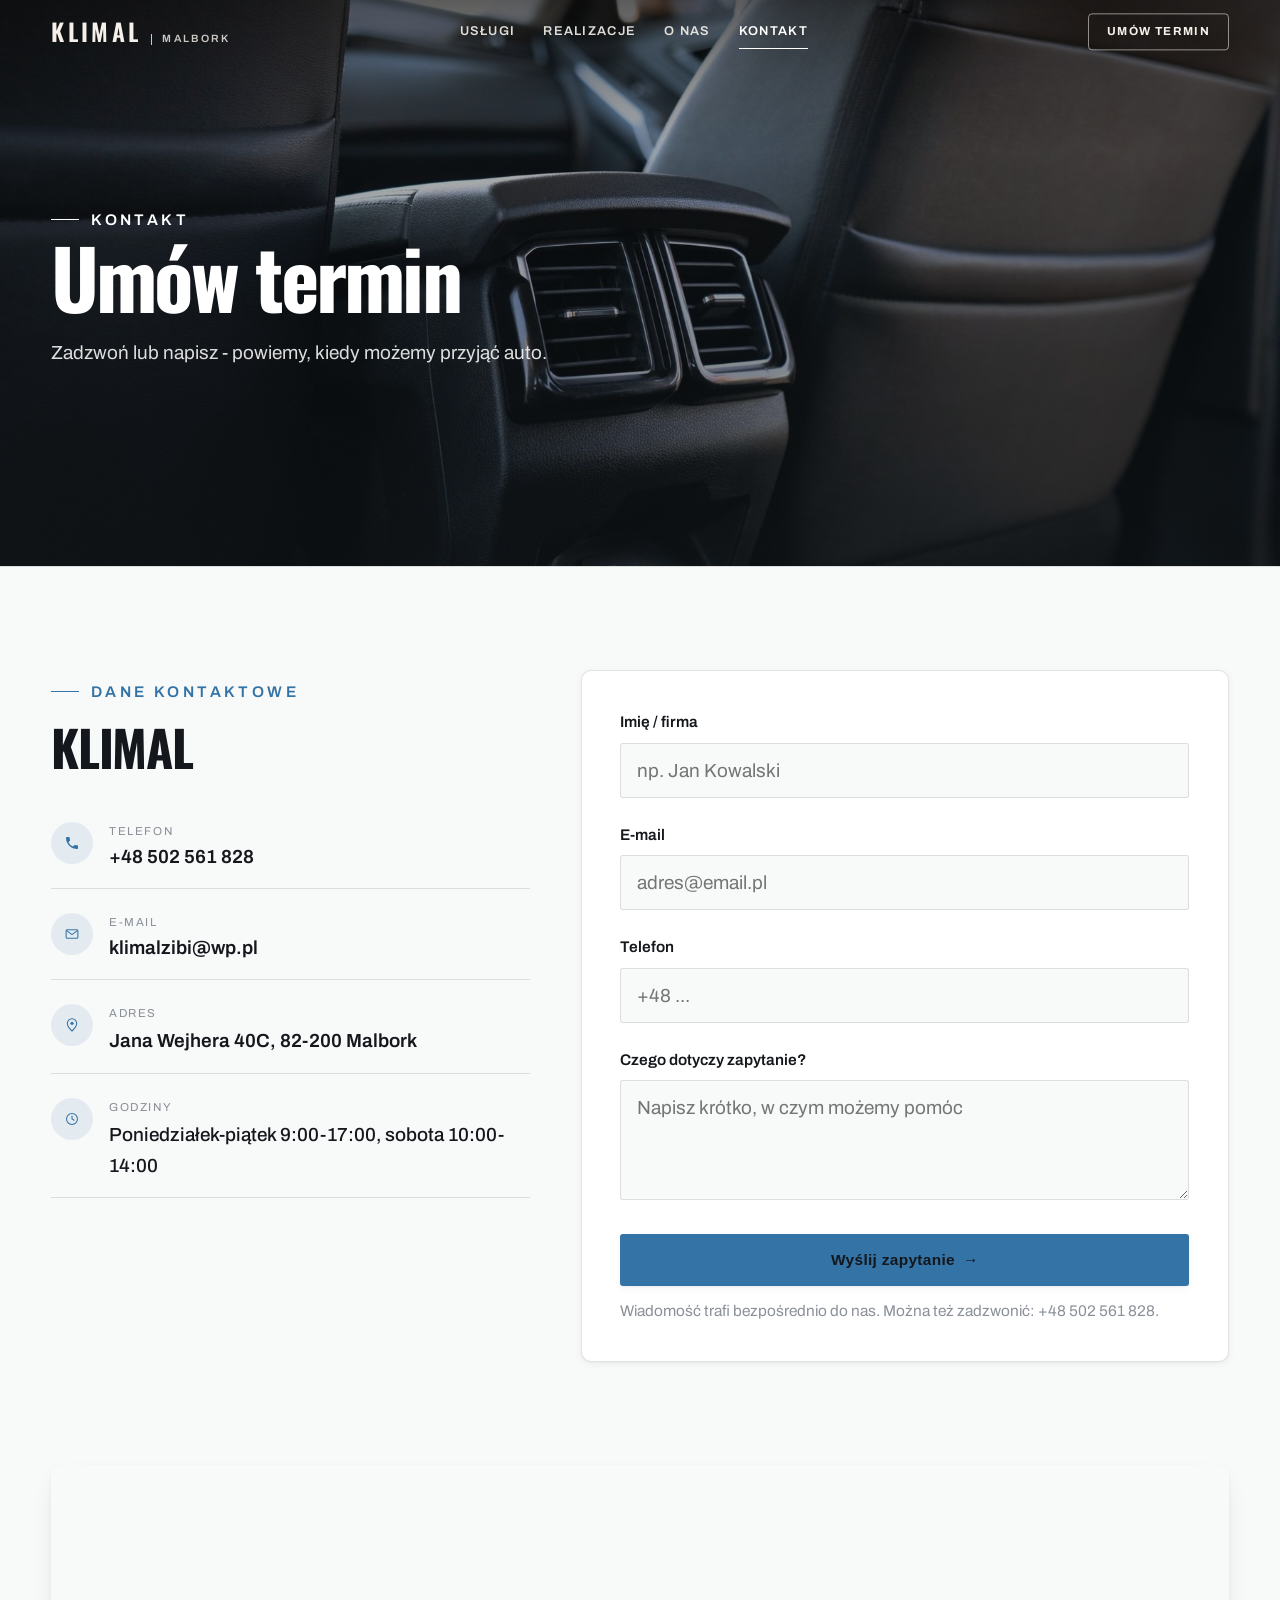
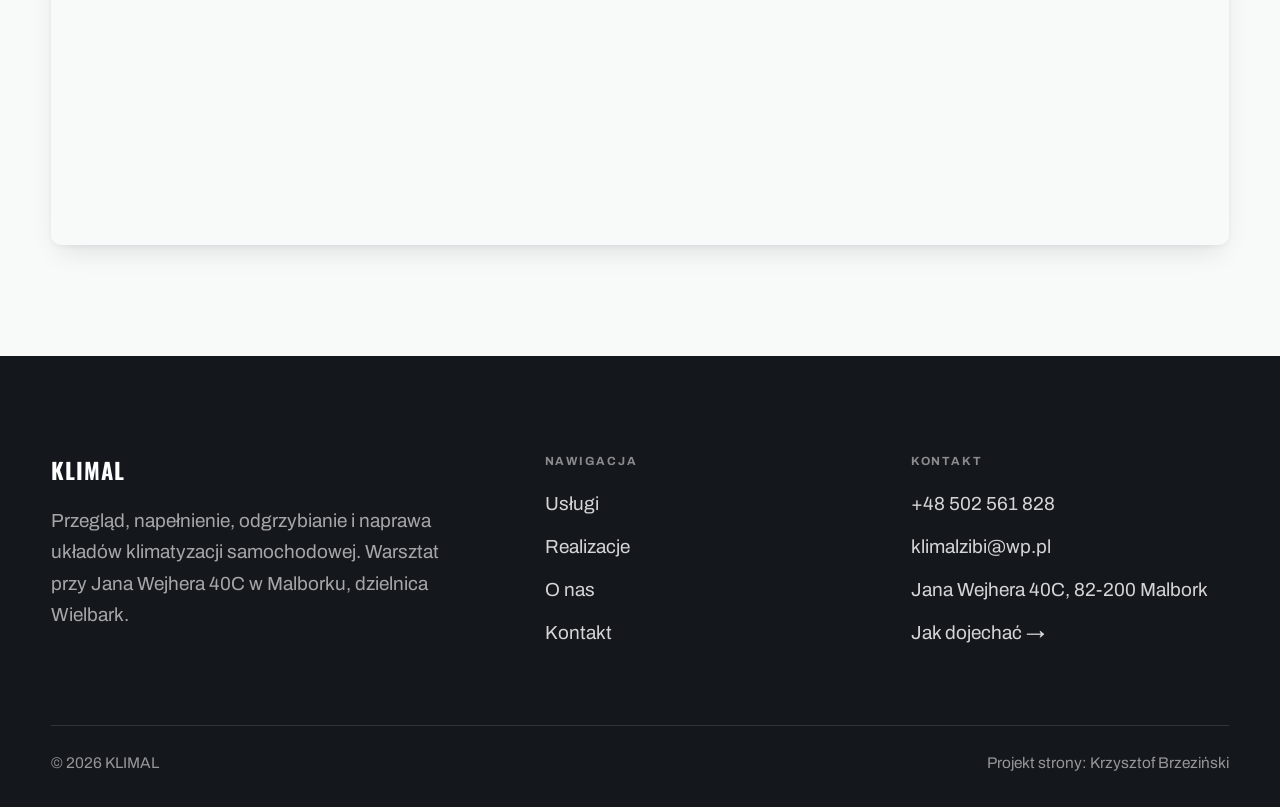
==== kontakt.html @ 94f5cc25 "Strona demo: klimal" ====
<!DOCTYPE html>
<html lang="pl">
<head>
<meta charset="UTF-8">
<meta name="viewport" content="width=device-width, initial-scale=1.0">
<title>Kontakt - KLIMAL</title>
<meta name="description" content="Kontakt KLIMAL - Jana Wejhera 40C, 82-200 Malbork">
<link rel="preconnect" href="https://fonts.googleapis.com">
<link rel="preconnect" href="https://fonts.gstatic.com" crossorigin>
<link href="https://fonts.googleapis.com/css2?family=Oswald:wght@500;600;700&family=Archivo:wght@400;500;600&display=swap" rel="stylesheet">
<link rel="stylesheet" href="assets/styles.css">
</head>
<body>

<header class="nav">
  <div class="wrap nav-inner">
    <a class="brand" href="index.html"><span class="name">KLIMAL</span><span class="sub">Malbork</span></a>
    <nav class="nav-links">
      <a href="oferta.html">Usługi</a>
      <a href="realizacje.html">Realizacje</a>
      <a href="o-nas.html">O nas</a>
      <a href="kontakt.html" class="active">Kontakt</a>
      <a href="kontakt.html" class="btn btn-accent">Umów termin</a>
    </nav>
    <button class="nav-toggle" aria-label="Menu"><span></span><span></span><span></span></button>
  </div>
</header>

<section class="pagehead">
  <img src="img/g10.jpg" alt="KLIMAL - Umów termin">
  <div class="wrap">
    <span class="eyebrow">Kontakt</span>
    <h1>Umów termin</h1>
    <p>Zadzwoń lub napisz - powiemy, kiedy możemy przyjąć auto.</p>
  </div>
</section>
<section>
  <div class="wrap contact-grid">
    <div class="reveal">
      <span class="eyebrow">Dane kontaktowe</span>
      <h2 style="margin:var(--space-4) 0 var(--space-6)">KLIMAL</h2>
      <div class="info-list">
        <div class="info-row"><div class="ic"><svg class="ico-tel" width="16" height="16" viewBox="0 0 24 24" fill="none" aria-hidden="true"><path d="M6.6 10.8a15.5 15.5 0 0 0 6.6 6.6l2.2-2.2a1 1 0 0 1 1-.24 11.4 11.4 0 0 0 3.6.58 1 1 0 0 1 1 1V20a1 1 0 0 1-1 1A17 17 0 0 1 3 4a1 1 0 0 1 1-1h3.5a1 1 0 0 1 1 1c0 1.25.2 2.46.58 3.6a1 1 0 0 1-.25 1l-2.23 2.2Z" fill="currentColor"/></svg></div><div><div class="lbl">Telefon</div><a class="val" href="tel:+48502561828">+48 502 561 828</a></div></div>
        <div class="info-row"><div class="ic"><svg class="ico-mail" width="16" height="16" viewBox="0 0 24 24" fill="none" aria-hidden="true"><rect x="3.2" y="5.5" width="17.6" height="13" rx="1.6" stroke="currentColor" stroke-width="1.6"/><path d="M4 7l8 6 8-6" stroke="currentColor" stroke-width="1.6" stroke-linecap="round" stroke-linejoin="round"/></svg></div><div><div class="lbl">E-mail</div><a class="val" href="mailto:klimalzibi@wp.pl">klimalzibi@wp.pl</a></div></div>
        <div class="info-row"><div class="ic"><svg class="ico-pin" width="16" height="16" viewBox="0 0 24 24" fill="none" aria-hidden="true"><path d="M12 21s7-6.1 7-11.5A7 7 0 0 0 5 9.5C5 14.9 12 21 12 21Z" stroke="currentColor" stroke-width="1.6" fill="none"/><circle cx="12" cy="9.5" r="2.4" fill="currentColor"/></svg></div><div><div class="lbl">Adres</div><div class="val">Jana Wejhera 40C, 82-200 Malbork</div></div></div>
        <div class="info-row"><div class="ic"><svg class="ico-clock" width="16" height="16" viewBox="0 0 24 24" fill="none" aria-hidden="true"><circle cx="12" cy="12" r="8.2" stroke="currentColor" stroke-width="1.6"/><path d="M12 7.5V12l3.2 1.9" stroke="currentColor" stroke-width="1.6" stroke-linecap="round"/></svg></div><div><div class="lbl">Godziny</div><div class="val" style="font-weight:500">Poniedziałek-piątek 9:00-17:00, sobota 10:00-14:00</div></div></div>
      </div>
    </div>
    <div class="reveal">
      <form class="form" action="https://formsubmit.co/klimalzibi@wp.pl" method="POST">
        <input type="hidden" name="_subject" value="Zapytanie ze strony KLIMAL">
        <input type="hidden" name="_captcha" value="false">
        <input type="hidden" name="_template" value="table">
        <div class="fld"><label for="name">Imię / firma</label><input id="name" name="name" type="text" placeholder="np. Jan Kowalski" required></div>
        <div class="fld"><label for="email">E-mail</label><input id="email" name="email" type="email" placeholder="adres@email.pl" required></div>
        <div class="fld"><label for="phone">Telefon</label><input id="phone" name="phone" type="tel" placeholder="+48 ..."></div>
        <div class="fld"><label for="msg">Czego dotyczy zapytanie?</label><textarea id="msg" name="message" placeholder="Napisz krótko, w czym możemy pomóc" required></textarea></div>
        <button type="submit" class="btn btn-accent" style="width:100%;justify-content:center">Wyślij zapytanie <span class="arr">→</span></button>
        <p class="note">Wiadomość trafi bezpośrednio do nas. Można też zadzwonić: +48 502 561 828.</p>
      </form>
    </div>
  </div>
</section>
<section style="padding-top:0">
  <div class="wrap reveal">
    <iframe class="map" title="KLIMAL - Malbork" src="https://maps.google.com/maps?q=54.0373444%2C19.014344&z=15&output=embed" loading="lazy" referrerpolicy="no-referrer-when-downgrade"></iframe>
  </div>
</section>

<footer>
  <div class="wrap">
    <div class="foot-grid">
      <div class="foot-brand">
        <div class="name">KLIMAL</div>
        <p>Przegląd, napełnienie, odgrzybianie i naprawa układów klimatyzacji samochodowej. Warsztat przy Jana Wejhera 40C w Malborku, dzielnica Wielbark.</p>
      </div>
      <div class="foot-col">
        <h4>Nawigacja</h4>
        <a href="oferta.html">Usługi</a>
        <a href="realizacje.html">Realizacje</a>
        <a href="o-nas.html">O nas</a>
        <a href="kontakt.html">Kontakt</a>
      </div>
      <div class="foot-col">
        <h4>Kontakt</h4>
        <a href="tel:+48502561828">+48 502 561 828</a>
        <a href="mailto:klimalzibi@wp.pl">klimalzibi@wp.pl</a>
        <p>Jana Wejhera 40C, 82-200 Malbork</p>
        <a href="https://maps.google.com/?cid=12761641391974895231" target="_blank" rel="noopener">Jak dojechać →</a>
      </div>
    </div>
    <div class="foot-bot">
      <span>© 2026 KLIMAL</span>
      <span>Projekt strony: Krzysztof Brzeziński</span>
    </div>
  </div>
</footer>
<div class="sticky-reserve"><a class="sr-book" href="kontakt.html">Umów termin</a><a class="sr-call" href="tel:+48502561828" aria-label="Zadzwoń"><svg class="ico-tel" width="16" height="16" viewBox="0 0 24 24" fill="none" aria-hidden="true"><path d="M6.6 10.8a15.5 15.5 0 0 0 6.6 6.6l2.2-2.2a1 1 0 0 1 1-.24 11.4 11.4 0 0 0 3.6.58 1 1 0 0 1 1 1V20a1 1 0 0 1-1 1A17 17 0 0 1 3 4a1 1 0 0 1 1-1h3.5a1 1 0 0 1 1 1c0 1.25.2 2.46.58 3.6a1 1 0 0 1-.25 1l-2.23 2.2Z" fill="currentColor"/></svg></a></div>

<script src="assets/main.js"></script>
</body>
</html>
---- assets/styles.css ----
/* ============================================================
   STOLBASZ — premium, architektoniczny B2B fit-out
   Jasna paleta, zero brązu. System wg premium-web-craft.
   Projekt strony: Krzysztof Brzeziński
   ============================================================ */

:root{
  /* PALETA — jasna, architektoniczna, chłodna */
  --paper:#f4f5f7;          /* główne tło */
  --paper-2:#e7e9ee;        /* sekcje alternatywne (chłodny jasny szary) */
  --paper-3:#e7e9ee;        /* delikatne wypełnienia */
  --ink:#14171c;            /* tekst główny — chłodny grafit */
  --ink-soft:#1f242c;       /* nagłówki drugorzędne */
  --muted:#8b9099;          /* tekst poboczny */
  --line:rgba(20,23,28,.12);/* hairline */
  --accent:#c8a04a;         /* stonowany petrol-slate — jedyny akcent */
  --accent-d:#9a7a31;
  --accent-soft:rgba(200,160,74,.10);
  --dark:#14171c;           /* sekcje ciemne (stopka/CTA) */

  /* ODSTĘPY — skala 4/8 */
  --space-1:4px; --space-2:8px; --space-3:12px; --space-4:16px; --space-5:24px;
  --space-6:32px; --space-7:48px; --space-8:64px; --space-9:96px; --space-10:128px;

  /* TYPOGRAFIA — fluid clamp() (skala podbita 16.07.2026: większe, czytelniejsze litery — uwaga Adama) */
  --text-sm:clamp(.9rem,.87rem + .12vw,1rem);
  --text-base:clamp(1.08rem,1.04rem + .18vw,1.2rem);
  --text-lg:clamp(1.24rem,1.15rem + .34vw,1.44rem);
  --text-h3:clamp(1.34rem,1.22rem + .55vw,1.66rem);
  --text-h2:clamp(2.1rem,1.66rem + 2.1vw,3.1rem);
  --text-h1:clamp(2.9rem,2.1rem + 4vw,5.1rem);

  /* PROMIENIE — architektoniczne, raczej ostre */
  --r-sm:3px; --r-md:6px; --r-lg:10px;

  /* RUCH */
  --ease:cubic-bezier(.25,.46,.45,.94); --dur:.24s;

  /* CIENIE — miękkie, warstwowe */
  --sh-sm:0 1px 2px rgba(16,24,32,.04), 0 2px 8px rgba(16,24,32,.05);
  --sh-md:0 2px 6px rgba(16,24,32,.05), 0 12px 28px -8px rgba(16,24,32,.12);
  --sh-lg:0 6px 14px rgba(16,24,32,.07), 0 26px 56px -18px rgba(16,24,32,.22);

  --hairline:1px solid var(--line);

  --font-display:'Oswald','Archivo',sans-serif;
  --font-body:'Archivo',sans-serif;
}

*{box-sizing:border-box;margin:0;padding:0}
html{scroll-behavior:smooth}
body{
  font-family:var(--font-body);
  font-size:var(--text-base);
  line-height:1.65;
  color:var(--ink);
  background:var(--paper);
  -webkit-font-smoothing:antialiased;
  text-rendering:optimizeLegibility;
}
img{max-width:100%;display:block}
a{color:inherit;text-decoration:none}

.wrap{width:min(92%,1180px);margin-inline:auto}
section{padding-block:clamp(52px,6.5vw,96px)}

h1,h2,h3{font-family:var(--font-display);font-weight:700;line-height:1.08;letter-spacing:-.02em;color:var(--ink)}
h1{font-size:var(--text-h1);letter-spacing:-.035em}
h2{font-size:var(--text-h2);letter-spacing:-.025em}
h3{font-size:var(--text-h3)}
p{max-width:65ch}

.eyebrow{
  font-family:var(--font-body);
  font-size:var(--text-sm);
  font-weight:600;
  letter-spacing:.18em;
  text-transform:uppercase;
  color:var(--accent);
  display:inline-flex;align-items:center;gap:var(--space-3);
}
.eyebrow::before{content:"";width:28px;height:1px;background:var(--accent);display:inline-block}

.muted{color:var(--muted)}
.lead{font-size:var(--text-lg);line-height:1.55;color:var(--ink-soft);max-width:50ch}

/* ---------- BUTTONS ---------- */
.btn{
  display:inline-flex;align-items:center;gap:var(--space-2);
  font-weight:600;font-size:var(--text-sm);letter-spacing:.02em;
  padding:var(--space-4) var(--space-6);
  border-radius:var(--r-sm);
  transition:transform var(--dur) var(--ease),box-shadow var(--dur) var(--ease),background var(--dur) var(--ease);
  cursor:pointer;border:1px solid transparent;
}
.btn-accent{background:var(--accent);color:#fff;box-shadow:var(--sh-sm)}
.btn-accent:hover{background:var(--accent-d);transform:translateY(-2px);box-shadow:var(--sh-md)}
.btn-accent:active{transform:translateY(0);box-shadow:var(--sh-sm)}
.btn-ghost{background:transparent;color:var(--ink);border-color:var(--line)}
.btn-ghost:hover{border-color:var(--accent);color:var(--accent);transform:translateY(-2px)}
.btn-light{background:#fff;color:var(--ink);box-shadow:var(--sh-sm)}
.btn-light:hover{transform:translateY(-2px);box-shadow:var(--sh-md)}
.btn .arr{transition:transform var(--dur) var(--ease)}
.btn:hover .arr{transform:translateX(4px)}

/* ---------- NAV ---------- */
.nav{
  position:sticky;top:0;z-index:50;
  background:color-mix(in srgb,var(--paper) 88%,transparent);
  backdrop-filter:saturate(140%) blur(10px);
  border-bottom:var(--hairline);
}
.nav-inner{display:flex;align-items:center;justify-content:space-between;height:72px}
.brand{display:flex;flex-direction:column;line-height:1}
.brand .name{font-family:var(--font-display);font-weight:800;font-size:1.35rem;letter-spacing:.04em}
.brand .sub{font-size:.62rem;letter-spacing:.34em;text-transform:uppercase;color:var(--muted);margin-top:5px}
.nav-links{display:flex;align-items:center;gap:var(--space-6)}
.nav-links a{font-size:var(--text-sm);font-weight:500;color:var(--ink-soft);position:relative;padding-block:4px;transition:color var(--dur) var(--ease)}
.nav-links a::after{content:"";position:absolute;left:0;bottom:0;width:0;height:1.5px;background:var(--accent);transition:width var(--dur) var(--ease)}
.nav-links a:hover,.nav-links a.active{color:var(--ink)}
.nav-links a:hover::after,.nav-links a.active::after{width:100%}
.nav-links .btn{padding:var(--space-2) var(--space-5)}
/* przyciski w nav: właściwy kolor (przebij .nav-links a) + bez podkreślenia */
.nav-links a.btn-accent{color:#fff}
.nav-links a.btn-ghost,.nav-links a.btn-light{color:var(--ink)}
.nav-links a.btn::after{display:none}
.nav-toggle{display:none;background:none;border:none;cursor:pointer;flex-direction:column;gap:5px;padding:8px}
.nav-toggle span{width:24px;height:2px;background:var(--ink);transition:var(--dur)}

/* ---------- HERO (split) ---------- */
.hero{position:relative;overflow:hidden;border-bottom:var(--hairline)}
.hero-grid{display:grid;grid-template-columns:1.05fr .95fr;gap:clamp(24px,4vw,60px);align-items:center;
  padding-block:clamp(36px,4.5vw,64px)}
.hero-copy .eyebrow{margin-bottom:var(--space-5)}
.hero-copy h1{margin-bottom:var(--space-5)}
.hero-copy .lead{margin-bottom:var(--space-7)}
.hero-actions{display:flex;flex-wrap:wrap;gap:var(--space-4)}
.hero-art{position:relative;aspect-ratio:4/3;border-radius:var(--r-lg);overflow:hidden;box-shadow:var(--sh-lg)}
.hero-art img{width:100%;height:100%;object-fit:cover}
.hero-art::after{content:"";position:absolute;inset:0;background:linear-gradient(180deg,transparent 55%,rgba(18,24,28,.28))}
.hero-badge{position:absolute;left:var(--space-5);bottom:var(--space-5);z-index:2;
  background:rgba(252,252,251,.94);backdrop-filter:blur(4px);
  border-radius:var(--r-md);padding:var(--space-4) var(--space-5);box-shadow:var(--sh-md);max-width:78%}
.hero-badge strong{display:block;font-family:var(--font-display);font-size:1rem;letter-spacing:-.01em}
.hero-badge span{font-size:var(--text-sm);color:var(--muted)}

/* ---------- HERO duży / kinowy (strona główna) ---------- */
.hero-cine{position:relative;min-height:clamp(560px,82vh,840px);min-height:clamp(560px,82svh,840px);display:flex;align-items:center;overflow:hidden;border-bottom:var(--hairline)}
.hero-cine>img{position:absolute;inset:0;width:100%;height:100%;object-fit:cover;z-index:0}
.hero-cine::after{content:"";position:absolute;inset:0;z-index:1;
  background:linear-gradient(95deg,rgba(13,18,23,.86) 0%,rgba(13,18,23,.64) 32%,rgba(13,18,23,.24) 62%,rgba(13,18,23,.04) 100%)}
.hero-cine .wrap{position:relative;z-index:2;padding-block:var(--space-8)}
.hero-cine .hero-copy{max-width:660px}
.hero-cine .eyebrow{color:#fff;margin-bottom:var(--space-5)}
.hero-cine .eyebrow::before{background:#fff}
.hero-cine h1{color:#fff;margin-bottom:var(--space-5);font-size:clamp(2.9rem,2rem + 4.4vw,5.2rem)}
.hero-cine .lead{color:rgba(255,255,255,.92);max-width:48ch;margin-bottom:var(--space-7)}
.hero-cine .hero-actions{display:flex;flex-wrap:wrap;gap:var(--space-4)}
@media(max-width:680px){
  .hero-cine{min-height:clamp(520px,76vh,640px);min-height:clamp(520px,76svh,640px);align-items:flex-end}
  .hero-cine::after{background:linear-gradient(0deg,rgba(13,18,23,.9) 6%,rgba(13,18,23,.45) 55%,rgba(13,18,23,.25) 100%)}
  .hero-cine .wrap{padding-bottom:var(--space-9)}
}

/* full-bleed hero variant (podstrony) */
.pagehead{position:relative;min-height:46vh;min-height:46svh;display:flex;align-items:flex-end;overflow:hidden;border-bottom:var(--hairline)}
.pagehead img{position:absolute;inset:0;width:100%;height:100%;object-fit:cover}
.pagehead::after{content:"";position:absolute;inset:0;background:linear-gradient(180deg,rgba(18,24,28,.25),rgba(18,24,28,.62))}
.pagehead .wrap{position:relative;z-index:2;padding-block:var(--space-9);color:#fff}
.pagehead h1{color:#fff;max-width:18ch}
.pagehead .eyebrow{color:#fff}
.pagehead .eyebrow::before{background:#fff}
.pagehead p{color:rgba(255,255,255,.86);margin-top:var(--space-4);max-width:54ch}

/* ---------- STRIP (pasek skrótów / liczby) ---------- */
.strip{background:var(--dark);color:#fff}
.strip .wrap{display:grid;grid-template-columns:repeat(4,1fr);gap:var(--space-6);padding-block:var(--space-8)}
.strip .item .k{font-family:var(--font-display);font-size:clamp(1.6rem,1.2rem + 1.4vw,2.4rem);font-weight:800;letter-spacing:-.02em;color:#fff}
.strip .item .v{font-size:var(--text-sm);color:rgba(255,255,255,.66);margin-top:var(--space-2);line-height:1.45}
.strip .item{border-left:2px solid var(--accent);padding-left:var(--space-5)}

/* ---------- SECTION HEAD ---------- */
.head{max-width:48rem;margin-bottom:var(--space-8)}
.head.center{margin-inline:auto;text-align:center}
.head .eyebrow{margin-bottom:var(--space-4)}
.head h2{margin-bottom:var(--space-4)}
.head p{color:var(--muted);font-size:var(--text-lg);line-height:1.55}
.head.center p{margin-inline:auto}

/* ---------- INTRO SPLIT ---------- */
.split{display:grid;grid-template-columns:.92fr 1.08fr;gap:clamp(28px,5vw,80px);align-items:center}
.split.rev{grid-template-columns:1.08fr .92fr}
.split.rev .split-art{order:-1}
.split-art{position:relative;aspect-ratio:5/4;border-radius:var(--r-lg);overflow:hidden;box-shadow:var(--sh-lg)}
.split-art img{width:100%;height:100%;object-fit:cover}
.split-copy h2{margin-bottom:var(--space-5)}
.split-copy p+p{margin-top:var(--space-4)}
.split-copy .btn{margin-top:var(--space-6)}

/* ---------- SERVICES (zakres) ---------- */
.svc-grid{display:grid;grid-template-columns:repeat(auto-fit,minmax(280px,1fr));gap:var(--space-5)}
.svc{background:#fff;border:var(--hairline);border-radius:var(--r-md);padding:var(--space-7) var(--space-6);
  transition:transform var(--dur) var(--ease),box-shadow var(--dur) var(--ease),border-color var(--dur) var(--ease);
  position:relative;overflow:hidden}
.svc::before{content:"";position:absolute;left:0;top:0;width:3px;height:0;background:var(--accent);transition:height var(--dur) var(--ease)}
.svc:hover{transform:translateY(-4px);box-shadow:var(--sh-md);border-color:transparent}
.svc:hover::before{height:100%}
.svc .ic{font-family:var(--font-display);font-size:.8rem;font-weight:700;letter-spacing:.12em;color:var(--accent);margin-bottom:var(--space-4)}
.svc h3{margin-bottom:var(--space-3);font-size:1.22rem}
.svc p{color:var(--muted);font-size:var(--text-base);line-height:1.6}

/* big detailed service rows */
.svc-row{display:grid;grid-template-columns:.8fr 1.2fr;gap:clamp(20px,4vw,60px);align-items:center;padding-block:var(--space-8)}
.svc-row+.svc-row{border-top:var(--hairline)}
.svc-row.rev{grid-template-columns:1.2fr .8fr}
.svc-row.rev .svc-row-art{order:-1}
.svc-row-art{aspect-ratio:4/3;border-radius:var(--r-md);overflow:hidden;box-shadow:var(--sh-md)}
.svc-row-art img{width:100%;height:100%;object-fit:cover}
.svc-row h3{font-size:1.5rem;margin-bottom:var(--space-4)}
.svc-row .num{font-family:var(--font-display);font-size:.85rem;font-weight:700;letter-spacing:.14em;color:var(--accent);display:block;margin-bottom:var(--space-3)}
.svc-row ul{list-style:none;margin-top:var(--space-4);display:flex;flex-direction:column;gap:var(--space-2)}
.svc-row li{position:relative;padding-left:var(--space-5);color:var(--muted);font-size:var(--text-base)}
.svc-row li::before{content:"";position:absolute;left:0;top:.62em;width:8px;height:1px;background:var(--accent)}

/* ---------- GALLERY (realizacje) ---------- */
.gallery{display:grid;grid-template-columns:repeat(12,1fr);gap:var(--space-4);grid-auto-rows:200px}
/* GALERIA MASONRY — pionowe zdjęcia (portrety beauty/wellness) bez przycinania: kolumny, height auto */
.gallery-masonry{column-count:3;column-gap:var(--space-4)}
@media(max-width:900px){.gallery-masonry{column-count:2}}
@media(max-width:560px){.gallery-masonry{column-count:1}}
.gallery-masonry .m-tile{break-inside:avoid;margin:0 0 var(--space-4);padding:0;position:relative;overflow:hidden;border-radius:var(--r-md);border:1px solid var(--line)}
.gallery-masonry .m-tile img{width:100%;height:auto;display:block}
.gallery-masonry .m-tile .cap{position:absolute;left:0;right:0;bottom:0;padding:var(--space-4);color:#fff;background:linear-gradient(0deg,rgba(0,0,0,.55),transparent);font-size:var(--text-sm)}
.gallery-masonry .m-tile .cap small{display:block;font-weight:400;opacity:.78;letter-spacing:.04em;text-transform:uppercase;font-size:.66rem;margin-top:3px}
.tile{position:relative;overflow:hidden;border-radius:var(--r-md);box-shadow:var(--sh-sm);
  transition:transform var(--dur) var(--ease),box-shadow var(--dur) var(--ease)}
.tile img{width:100%;height:100%;object-fit:cover;transition:transform .6s var(--ease)}
.tile:hover{box-shadow:var(--sh-md)}
.tile:hover img{transform:scale(1.05)}
.tile .cap{position:absolute;left:0;right:0;bottom:0;padding:var(--space-5) var(--space-4) var(--space-4);
  background:linear-gradient(transparent,rgba(18,24,28,.78));color:#fff;
  font-size:var(--text-sm);font-weight:600;letter-spacing:.01em;
  opacity:0;transform:translateY(8px);transition:var(--dur) var(--ease)}
.tile:hover .cap{opacity:1;transform:translateY(0)}
.tile .cap small{display:block;font-weight:400;opacity:.78;letter-spacing:.04em;text-transform:uppercase;font-size:.66rem;margin-top:3px}
/* bento spans */
.t-wide{grid-column:span 6}
.t-tall{grid-column:span 6;grid-row:span 2}
.t-std{grid-column:span 6}
.t-third{grid-column:span 4}
.t-two3{grid-column:span 8}

/* ---------- TRUST / WIARYGODNOŚĆ ---------- */
.trust{background:var(--paper-2)}
.trust-grid{display:grid;grid-template-columns:repeat(auto-fit,minmax(240px,1fr));gap:var(--space-5);margin-top:var(--space-7)}
.trust-card{background:#fff;border-radius:var(--r-md);padding:var(--space-7) var(--space-6);box-shadow:var(--sh-sm);border-top:3px solid var(--accent)}
.trust-card .big{font-family:var(--font-display);font-size:clamp(1.8rem,1.3rem + 1.6vw,2.6rem);font-weight:800;letter-spacing:-.02em;color:var(--ink);line-height:1}
.trust-card h3{font-size:1.12rem;margin:var(--space-3) 0 var(--space-2)}
.trust-card p{color:var(--muted);font-size:var(--text-base);line-height:1.55}

/* ---------- CTA band ---------- */
.cta{background:var(--dark);color:#fff;position:relative;overflow:hidden}
.cta .wrap{display:grid;grid-template-columns:1.4fr .6fr;gap:var(--space-7);align-items:center;position:relative;z-index:2}
.cta h2{color:#fff;max-width:20ch}
.cta p{color:rgba(255,255,255,.74);margin-top:var(--space-4)}
.cta-actions{display:flex;flex-direction:column;gap:var(--space-3);align-items:flex-start}
.cta::before{content:"";position:absolute;right:-80px;top:-80px;width:360px;height:360px;border-radius:50%;
  background:radial-gradient(circle,var(--accent-soft),transparent 70%)}

/* ---------- CONTACT ---------- */
.contact-grid{display:grid;grid-template-columns:.85fr 1.15fr;gap:clamp(28px,4vw,56px);align-items:start}
.info-list{display:flex;flex-direction:column;gap:var(--space-2)}
.info-row{display:flex;gap:var(--space-4);align-items:flex-start;padding-block:var(--space-4);border-bottom:var(--hairline)}
.info-row .ic{flex:none;width:42px;height:42px;display:grid;place-items:center;border-radius:50%;
  background:var(--accent-soft);color:var(--accent);font-size:1.05rem}
.info-row .lbl{font-size:.72rem;letter-spacing:.14em;text-transform:uppercase;color:var(--muted)}
.info-row .val{font-weight:600;font-size:var(--text-base);margin-top:2px}
.info-row a.val:hover{color:var(--accent)}
.map{border:none;border-radius:var(--r-lg);box-shadow:var(--sh-md);width:100%;height:100%;min-height:380px;filter:grayscale(.2) contrast(1.02)}
.form{background:#fff;border:var(--hairline);border-radius:var(--r-lg);padding:clamp(24px,3vw,40px);box-shadow:var(--sh-sm)}
.form .fld{margin-bottom:var(--space-5)}
.form label{display:block;font-size:var(--text-sm);font-weight:600;margin-bottom:var(--space-2)}
.form input,.form textarea{width:100%;font-family:inherit;font-size:var(--text-base);color:var(--ink);
  padding:var(--space-4);border:var(--hairline);border-radius:var(--r-sm);background:var(--paper);transition:border-color var(--dur)}
.form input:focus,.form textarea:focus{outline:none;border-color:var(--accent);background:#fff}
.form textarea{resize:vertical;min-height:120px}
.form .note{font-size:var(--text-sm);color:var(--muted);margin-top:var(--space-3)}

/* ---------- FOOTER ---------- */
footer{background:var(--dark);color:#fff;padding-block:var(--space-9) var(--space-6)}
.foot-grid{display:grid;grid-template-columns:1.4fr 1fr 1fr;gap:var(--space-7);margin-bottom:var(--space-8)}
.foot-brand .name{font-family:var(--font-display);font-weight:800;font-size:1.4rem;letter-spacing:.04em}
.foot-brand p{color:rgba(255,255,255,.62);margin-top:var(--space-4);font-size:var(--text-base);max-width:38ch}
.foot-col h4{font-size:.74rem;letter-spacing:.16em;text-transform:uppercase;color:rgba(255,255,255,.5);margin-bottom:var(--space-4)}
.foot-col a,.foot-col p{display:block;color:rgba(255,255,255,.82);font-size:var(--text-base);margin-bottom:var(--space-3)}
.foot-col a:hover{color:#fff}
.foot-bot{border-top:1px solid rgba(255,255,255,.12);padding-top:var(--space-5);display:flex;justify-content:space-between;flex-wrap:wrap;gap:var(--space-3);
  font-size:var(--text-sm);color:rgba(255,255,255,.55)}
.foot-bot a:hover{color:#fff}

/* ---------- REVEAL ---------- */
.reveal{opacity:0;transform:translateY(22px);transition:opacity .6s var(--ease),transform .6s var(--ease)}
.reveal.in{opacity:1;transform:none}

/* ---------- RESPONSIVE ---------- */
@media(max-width:920px){
  .hero-grid,.split,.split.rev,.svc-row,.svc-row.rev,.cta .wrap,.contact-grid,.foot-grid{grid-template-columns:1fr}
  .split.rev .split-art,.svc-row.rev .svc-row-art{order:0}
  .hero-art{aspect-ratio:16/10;max-height:420px}
  .strip .wrap{grid-template-columns:repeat(2,1fr);gap:var(--space-7)}
  .gallery{grid-auto-rows:180px}
  .t-wide,.t-tall,.t-std,.t-third,.t-two3{grid-column:span 6}
  .t-tall{grid-row:span 1}
  .cta-actions{flex-direction:row;flex-wrap:wrap}
  .foot-grid{gap:var(--space-6)}
}
@media(max-width:680px){
  .nav-links{position:fixed;inset:72px 0 auto 0;background:var(--paper);flex-direction:column;align-items:stretch;
    gap:0;padding:var(--space-4) 6%;border-bottom:var(--hairline);box-shadow:var(--sh-md);
    transform:translateY(-120%);transition:transform var(--dur) var(--ease)}
  .nav-links.open{transform:translateY(0)}
  .nav-links a{padding-block:var(--space-4);border-bottom:var(--hairline)}
  .nav-links .btn{margin-top:var(--space-3);justify-content:center}
  .nav-toggle{display:flex}
  .strip .wrap{grid-template-columns:1fr}
  .gallery{grid-template-columns:repeat(6,1fr)}
  .foot-grid{grid-template-columns:1fr}
}
@media(prefers-reduced-motion:reduce){
  *{animation-duration:.01ms!important;transition:none!important}
  .reveal{opacity:1!important;transform:none!important}
  html{scroll-behavior:auto}
}

/* ============================================================
   PREMIUM LAYER — destylat deep-researchu branż (anty-AI, spokój).
   Zmienne STOLBASZ (--accent/--ink/--paper/--line/--dark). Ruch ledwo
   zauważalny, krzywa cubic-bezier(.16,.84,.44,1); prefers-reduced-motion
   pokryte blanketem wyżej. Karty hairline zamiast cieni = #1 sygnał „nie-AI".
   ============================================================ */

/* więcej oddechu między sekcjami (liderzy: 110-130px) */
section{padding-block:clamp(64px,8vw,128px)}

/* 1) Aksamitny reveal — dłuższa, miękka krzywa zamiast „skoku" */
.reveal{transition:opacity .9s cubic-bezier(.16,.84,.44,1),transform .9s cubic-bezier(.16,.84,.44,1);will-change:opacity,transform}
/* stagger TYLKO w galerii (tam pozycja = porządek dzieci) */
.gallery .reveal:nth-child(2){transition-delay:.07s}
.gallery .reveal:nth-child(3){transition-delay:.14s}
.gallery .reveal:nth-child(4){transition-delay:.21s}
.gallery .reveal:nth-child(5){transition-delay:.28s}
.gallery .reveal:nth-child(6){transition-delay:.35s}

/* 2) Hero STATYCZNY na .hero-cine — Ken Burns CAŁKIEM WYŁĄCZONY 26.06 (3. zgłoszenie Szymona).
   GENEZA: animowanie scale na <img> hero z teksturami (cegły/framugi) re-samplinguje obraz
   klatka po klatce → na części ekranów drobne drganie/shimmer = „heroshot się trzęsie".
   translateY usunięto wcześniej, scale-only + will-change/GPU NIE wystarczyły do GWARANCJI gładkości.
   Krzysztof zażądał pewności („make sure, że błąd się nie pojawi") > efekt. Zero animacji = 0% drgania.
   Delikatny zoom zostaje TYLKO w pełnoekranowych hero gastro/studio (hg-bg/hs-bg — tło, inny
   mechanizm, chwalone, nigdy nie zgłaszane). NIE wracać do KB na .hero-cine bez realnego testu
   na sprzęcie klienta — to ryzyko regresji „trzęsienia”. */
/* BEZPIECZNY "wow" na hero = jednorazowy FADE-IN (opacity), nie zoom.
   opacity nie dotyka bitmapy → gładkie na KAŻDYM zdjęciu/ekranie/GPU, zero ryzyka migotania.
   Geometryczny ruch (scale/translate) na .hero-cine jest ZAKAZANY (bramka pilnuje). */
@keyframes heroFade{from{opacity:0}to{opacity:1}}
.hero-cine>img{transform:none;animation:heroFade 1.1s ease-out both}

/* 3) Akcentowy hairline pod nagłówkiem sekcji, który „rysuje się" przy wejściu */
.head h2{position:relative;padding-bottom:18px}
.head h2::after{content:"";position:absolute;left:0;bottom:0;height:1px;width:0;background:var(--accent);transition:width 1s cubic-bezier(.16,.84,.44,1) .15s}
.head.center h2::after{left:50%;transform:translateX(-50%)}
.head.reveal.in h2::after,.head.center.reveal.in h2::after{width:54px}

/* 4) Karty HAIRLINE zamiast cieni/zaokrągleń (najmocniejszy anty-AI detal) */
.svc{background:transparent;border:1px solid var(--line);border-radius:var(--r-sm);box-shadow:none}
.svc:hover{box-shadow:none;border-color:var(--accent);transform:translateY(-3px)}
.trust-card{background:transparent;box-shadow:none;border:1px solid var(--line);border-top:2px solid var(--accent);border-radius:var(--r-sm)}
.tile{box-shadow:none;border-radius:var(--r-sm)}
.tile:hover{box-shadow:none}

/* 5) Sticky-nav kondensuje się po przewinięciu (sygnał dopracowania) */
.nav{transition:box-shadow .4s ease,background .4s ease}
.nav.is-stuck{box-shadow:0 1px 0 var(--line),0 14px 30px -24px rgba(0,0,0,.45)}
.nav-inner{transition:height .35s var(--ease)}
.nav.is-stuck .nav-inner{height:60px}

/* 6) MANIFESTO — pełnoekranowy cytat-bohater (zastępuje generyczne „Dlaczego my") */
.manifesto{background:var(--paper-2);text-align:center}
.manifesto .wrap{max-width:60rem}
.manifesto p{font-family:var(--font-display);font-style:italic;font-size:clamp(1.6rem,1rem + 2.4vw,2.8rem);line-height:1.32;color:var(--ink-soft);margin-inline:auto;max-width:26ch;position:relative;padding-top:var(--space-8)}
.manifesto p::before{content:"";position:absolute;top:0;left:50%;transform:translateX(-50%);width:54px;height:1px;background:var(--accent)}
.manifesto p span{color:var(--accent);font-style:italic}

/* 7) GATEWAYS — 3 duże bramy-zdjęcia (zamiast paska menu usług) */
.gateways{display:grid;grid-template-columns:repeat(3,1fr);gap:var(--space-4)}
.gateway{position:relative;aspect-ratio:3/4;overflow:hidden;border-radius:var(--r-sm);display:block}
.gateway img{width:100%;height:100%;object-fit:cover;transition:transform .8s var(--ease),filter .5s var(--ease)}
.gateway::after{content:"";position:absolute;inset:0;background:linear-gradient(180deg,transparent 38%,rgba(18,24,28,.74))}
.gateway:hover img{transform:scale(1.05);filter:brightness(1.05)}
.gateway .g-ttl{position:absolute;left:0;right:0;bottom:0;z-index:2;padding:var(--space-6) var(--space-5);color:#fff;font-family:var(--font-display);font-size:1.45rem;letter-spacing:-.01em;line-height:1.15}
.gateway .g-ttl small{display:block;font-family:var(--font-body);font-size:var(--text-sm);font-weight:400;opacity:.82;letter-spacing:.03em;margin-top:5px}
@media(max-width:760px){.gateways{grid-template-columns:1fr}.gateway{aspect-ratio:16/10}}

/* 8) LOGO klienta w nagłówku (gdy podane --logo) */
/* 52px domyślnie (feedback Bartka 06.07.2026: 40px ginęło, uwaga padła 3x; ~56px sprawdzone na żywym demie anna-borowiec-makeup) */
.brand-logo{height:64px;width:auto;max-width:300px;object-fit:contain;display:block}
.nav.is-stuck .brand-logo{height:52px}
@media(max-width:680px){.brand-logo{height:46px;max-width:210px}}


/* === RWD: nagłówki na wąskich ekranach (dodane 17.07.2026 razem z fixem clamp) ===
   Po przywróceniu działania clamp() dolna granica --text-h1 (2.9rem) rozpychała
   dokument przy długich polskich słowach na telefonach. Tu ją zjeżdżamy. */
@media (max-width:560px){
  :root{
    --text-h1:clamp(1.9rem, 1.15rem + 4.4vw, 2.7rem);
    --text-h2:clamp(1.5rem, 1rem + 3vw, 2.1rem);
  }
  .hero-cine h1{font-size:clamp(1.9rem, 1.15rem + 4.4vw, 2.7rem)}
  h1,h2{overflow-wrap:break-word}
}

/* GODZINY (godziny_grid z briefu) — dzień po lewej, godziny po prawej. Wcześniej BRAK stylu
   powodował sklejenie "Poniedziałek-Piątek8:00-20:00" (dodane 2026-07-21). Neutralne dla dem bez grafiku. */
.godz{display:flex;flex-direction:column;gap:2px;max-width:440px;margin-top:8px}
.godz-row{display:flex;justify-content:space-between;align-items:baseline;gap:24px;padding:10px 0;border-bottom:1px solid var(--line)}
.godz-row:last-child{border-bottom:0}
.godz-row b{font-weight:600;color:var(--ink)}
.godz-row span{color:var(--muted);white-space:nowrap}

/* === rodzina: auto === */
/* ============================================================
   RODZINA: AUTO (detailing / auto-serwis / powłoki / lakiernictwo / myjnia)
   Doklejane NA WIERZCH base.css. Skin auto (Oswald + grafit/bursztyn).
   Filozofia: PREMIUM, MĘSKO, TECHNICZNIE + "Umów termin". Jasna baza, ciemne kinowe hero, Oswald CAPS.
   (Świadomie BEZ ciemnej bazy - dark-skin guard wymusza jasne tło; ciemne hero+paski daja dramat.)
   FAZA 3 (research wf_5b470404, topowe studia detailingu/powłok): osobny układ - hero-auto (kicker+claim+1 CTA),
   nav fixed przezroczysty->ciemny grafit + zwijany, spec-ribbon (sygnatura), pakiety powłok (1 ciemny band),
   before/after suwak, poziomy "bay" proces, marki. Pakiety/before-after/marki = BRAMKOWANE (tylko z reconu).
   ============================================================ */

/* --- Wersaliki na nagłówkach sekcji (motorsport/inżynierski sznyt) --- */
.head h2{text-transform:uppercase;letter-spacing:.015em}
.eyebrow{letter-spacing:.22em}

/* --- Ostrzejsze, "techniczne" karty --- */
.svc,.trust-card,.tile,.gateway,.svc-row-art,.split-art{border-radius:var(--r-sm)}

/* --- STICKY "Umów termin" (mobile) --- */
.sticky-reserve{display:none}
@media(max-width:820px){
  .sticky-reserve{display:flex;position:fixed;left:0;right:0;bottom:0;z-index:90;
    background:var(--line);box-shadow:0 -6px 20px -10px rgba(0,0,0,.4)}
  .sticky-reserve a{padding:15px 8px;text-align:center;font-weight:700;font-size:.95rem;text-transform:uppercase;letter-spacing:.03em}
  .sr-book{flex:1;background:var(--accent);color:#fff}
  .sr-call{width:60px;background:var(--paper);color:var(--ink);font-size:1.15rem;border-left:1px solid var(--line)}
  body{padding-bottom:56px}
}

/* ============================================================
   FAZA 3 - OSOBNY UKŁAD AUTO (detailing/powłoki). Wszystko poniżej doklejane na wierzch.
   ============================================================ */

/* --- Brass = ciemny tekst dla kontrastu (mosiądz #c8a04a + biel = za słaby kontrast) --- */
.btn-accent{color:#14171c}
.btn-accent:hover{color:#14171c}

/* === HERO AUTO: pełnoekranowe ciemne kino, blok dolny-lewy, Ken Burns, kontrast gwarantowany === */
.hero-auto{position:relative;height:100vh;height:100svh;min-height:560px;display:flex;align-items:flex-end;overflow:hidden;isolation:isolate;background:#0a0c0f}
.hero-auto .ha-bg{position:absolute;inset:0;width:100%;height:100%;object-fit:cover;z-index:-2;will-change:transform}
/* Ken Burns = TYLKO scale (zero translate = zero dryfu), DESKTOP-only (min-width:900) - zgodnie z konwencją base.css heroBreath, anty-jank na mobile */
@keyframes haKen{from{transform:scale(1.04)}to{transform:scale(1.12)}}
@media(min-width:900px){.hero-auto .ha-bg{animation:haKen 30s ease-out infinite alternate}}
/* Kontrast GWARANTOWANY niezależnie od zdjęcia: (a) ciemna LEWA kolumna pod tekstem (tekst jest do lewej, top->bottom),
   (b) górny scrim pod nav + dolny scrim. Nie liczymy na ciemne zdjęcie. */
.hero-auto .ha-veil{position:absolute;inset:0;z-index:-1;
  background:linear-gradient(90deg,rgba(10,12,15,.76) 0%,rgba(10,12,15,.34) 32%,rgba(10,12,15,0) 60%),
             linear-gradient(180deg,rgba(10,12,15,.42) 0%,rgba(10,12,15,0) 30%,rgba(10,12,15,.55) 78%,rgba(10,12,15,.82) 100%)}
.ha-inner{position:relative;z-index:2;margin:0 0 clamp(2.6rem,7vh,5rem) clamp(1.4rem,5vw,4rem);max-width:32ch}
.ha-tick{display:block;width:48px;height:3px;background:var(--accent);margin-bottom:clamp(1rem,2.4vh,1.6rem)}
.ha-kicker{display:block;font-family:var(--font-display);font-weight:600;text-transform:uppercase;
  letter-spacing:.22em;font-size:clamp(.72rem,1.4vw,.86rem);color:var(--accent);text-shadow:0 1px 10px rgba(0,0,0,.5)}
.ha-claim{font-family:var(--font-display);font-weight:700;text-transform:uppercase;letter-spacing:.005em;line-height:1.02;
  font-size:clamp(2.3rem,5.6vw,4.4rem);color:#fff;margin:clamp(.7rem,1.6vh,1.1rem) 0 clamp(1.5rem,3vh,2.2rem);
  text-shadow:0 2px 18px rgba(0,0,0,.55)}
.ha-cta{margin:0}
.ha-rating{margin:clamp(1rem,2vh,1.4rem) 0 0;color:#fff;font-weight:600;letter-spacing:.02em;font-size:var(--text-sm);opacity:.94;text-shadow:0 1px 10px rgba(0,0,0,.5)}
@media(max-width:640px){.ha-claim{font-size:clamp(2rem,9vw,2.7rem)}.ha-inner{margin-bottom:clamp(2rem,9vh,3.4rem)}}
@media(prefers-reduced-motion:reduce){.hero-auto .ha-bg{animation:none}}

/* === SPEC-RIBBON: poziomy pasek etykiet usług tuż pod hero (sygnatura strukturalna, NIE liczby) === */
.spec-ribbon{background:var(--paper);border-bottom:1px solid var(--line);padding-block:0}
.spec-ribbon .wrap{padding-block:var(--space-5)}
.sr-row{display:flex;flex-wrap:wrap;justify-content:center;align-items:center;gap:clamp(.8rem,2.4vw,2rem);list-style:none;margin:0;padding:0}
.sr-row li{font-family:var(--font-display);font-weight:600;text-transform:uppercase;letter-spacing:.14em;
  font-size:clamp(.7rem,1.3vw,.82rem);color:var(--ink-soft);display:flex;align-items:center}
.sr-row li:not(:last-child)::after{content:"";width:5px;height:5px;border-radius:50%;background:var(--accent);margin-left:clamp(.8rem,2.4vw,2rem)}

/* === PAKIETY POWŁOK: jedyny ciemny carbon-band w jasnej stronie (BRAMKOWANE) === */
.auto-dark{background:var(--ink)}
.auto-dark .head h2{color:#fff}
.auto-dark .head p{color:rgba(244,245,247,.74)}
.auto-dark .eyebrow{color:var(--accent)}
.auto-dark .eyebrow::before{background:var(--accent)}
.pakiety-grid{display:grid;grid-template-columns:repeat(3,1fr);gap:var(--space-6);margin-top:var(--space-8)}
.pakiet{background:rgba(255,255,255,.045);border:1px solid rgba(255,255,255,.12);border-radius:var(--r-sm);
  padding:var(--space-7) var(--space-6);display:flex;flex-direction:column;gap:var(--space-4)}
.pakiet h3{font-family:var(--font-display);text-transform:uppercase;letter-spacing:.04em;color:#fff;font-size:1.3rem}
.pak-lata{display:flex;align-items:baseline;gap:.5rem}
.pak-lata b{font-family:var(--font-display);font-size:2.4rem;line-height:1;color:var(--accent);font-weight:700}
.pak-lata span{font-size:var(--text-sm);color:rgba(244,245,247,.7);text-transform:uppercase;letter-spacing:.08em}
.pak-opis{color:rgba(244,245,247,.76);font-size:var(--text-base);line-height:1.6}
.pak-zakres{list-style:none;margin:0;padding:0;display:flex;flex-direction:column;gap:.6rem}
.pak-zakres li{position:relative;padding-left:1.4rem;padding-bottom:.6rem;color:rgba(244,245,247,.84);
  font-size:var(--text-sm);border-bottom:1px solid rgba(255,255,255,.08)}
.pak-zakres li::before{content:"";position:absolute;left:0;top:.55em;width:8px;height:2px;background:var(--accent)}
.pak-cena{margin-top:auto;font-family:var(--font-display);font-size:1.3rem;color:#fff;letter-spacing:.01em}
.pak-cta{margin-top:auto;color:var(--accent);font-weight:600;font-size:var(--text-sm);display:inline-flex;align-items:center;gap:.4rem}
.pak-cta:hover{color:#fff}
@media(max-width:900px){.pakiety-grid{grid-template-columns:1fr;max-width:32rem;margin-inline:auto}}

/* === BEFORE / AFTER: suwak (JASNE, NIE ciemny band). Oba zdjęcia full-size = ten sam kadr; clip-path odsłania === */
.auto-ba .ba-slider{position:relative;--ba-pos:50%;max-width:62rem;margin:var(--space-8) auto 0;aspect-ratio:16/9;
  overflow:hidden;border-radius:var(--r-sm);border:1px solid var(--line);touch-action:none;user-select:none;cursor:ew-resize}
.ba-slider img{position:absolute;inset:0;width:100%;height:100%;object-fit:cover;display:block}
.ba-before-wrap{position:absolute;inset:0;clip-path:inset(0 calc(100% - var(--ba-pos)) 0 0)}
.ba-lab{position:absolute;top:var(--space-4);z-index:3;font-family:var(--font-display);text-transform:uppercase;
  letter-spacing:.1em;font-size:.7rem;color:#fff;background:rgba(10,12,15,.6);padding:.3rem .6rem;border-radius:2px}
.ba-lab-l{left:var(--space-4)}
.ba-lab-r{right:var(--space-4)}
.ba-handle{position:absolute;top:0;bottom:0;left:var(--ba-pos);width:2px;background:var(--accent);transform:translateX(-1px);z-index:4;pointer-events:none}
.ba-handle span{position:absolute;top:50%;left:50%;transform:translate(-50%,-50%);width:38px;height:38px;border-radius:50%;
  background:var(--accent);box-shadow:0 2px 12px rgba(0,0,0,.4);display:flex;align-items:center;justify-content:center}
.ba-handle span::before,.ba-handle span::after{content:"";position:absolute;width:0;height:0;border-block:5px solid transparent}
.ba-handle span::before{left:9px;border-right:6px solid #14171c}
.ba-handle span::after{right:9px;border-left:6px solid #14171c}
.ba-podpis{text-align:center;color:var(--muted);font-size:var(--text-sm);margin-top:var(--space-5)}

/* === PROCES AUTO: poziomy "bay" stepper (top-border + numer) - inny kształt niż wspólny pionowy timeline === */
.auto-proc-row{list-style:none;margin:var(--space-8) 0 0;padding:0;display:grid;grid-template-columns:repeat(4,1fr);gap:var(--space-6)}
.auto-proc-row li{position:relative;padding-top:var(--space-5);border-top:2px solid var(--line)}
.auto-proc-row li::before{content:"";position:absolute;top:-2px;left:0;width:42%;height:2px;background:var(--accent)}
.ap-no{font-family:var(--font-display);font-weight:700;color:var(--accent);font-size:1.05rem;letter-spacing:.12em}
.auto-proc-row h3{font-family:var(--font-display);text-transform:uppercase;letter-spacing:.02em;font-size:1.1rem;margin:.5rem 0 .4rem}
.auto-proc-row p{color:var(--muted);font-size:var(--text-sm);line-height:1.55}
@media(max-width:760px){.auto-proc-row{grid-template-columns:1fr 1fr;gap:var(--space-7) var(--space-5)}}
@media(max-width:420px){.auto-proc-row{grid-template-columns:1fr}}

/* === MARKI / CZYM PRACUJEMY: nazwy tekstem (bez logotypów) - eyebrow neutralny (krytyka 4a) === */
.auto-marki .marki-list{display:flex;flex-wrap:wrap;justify-content:center;gap:clamp(.8rem,2.5vw,1.6rem);list-style:none;margin:var(--space-7) 0 0;padding:0}
.auto-marki .marki-list li{font-family:var(--font-display);text-transform:uppercase;letter-spacing:.12em;font-weight:600;
  font-size:clamp(.82rem,1.5vw,1rem);color:var(--ink-soft);padding:.5rem 1rem;border:1px solid var(--line);border-radius:var(--r-sm)}
.marki-gwar{text-align:center;color:var(--muted);font-size:var(--text-sm);margin-top:var(--space-6)}

/* === sticky-reserve: brass z ciemnym tekstem (kontrast) === */
.sticky-reserve .sr-book{color:#14171c}

/* === OPINIE (realne recenzje Google) - dodane dla rodziny auto === */
.opinie{padding-block:var(--space-9);background:var(--bg)}
.opinie .head{margin-bottom:var(--space-2)}
.opinie-grid{display:grid;grid-template-columns:repeat(auto-fit,minmax(16rem,1fr));gap:var(--space-6);margin-top:var(--space-8)}
.op-card{margin:0;background:var(--paper);border:1px solid var(--line);border-radius:var(--r-md);padding:var(--space-6);display:flex;flex-direction:column;gap:var(--space-3);box-shadow:0 1px 2px rgba(0,0,0,.04)}
.op-star{color:var(--accent-d,var(--accent));letter-spacing:.1em;font-size:.95rem}
.op-card blockquote{margin:0;color:var(--ink-soft);font-size:var(--text-base);line-height:1.6}
.op-autor{font-family:var(--font-display);font-weight:700;color:var(--ink);font-size:.95rem}

/* === NAV NOBU (silnik): auto === */
.nav{position:fixed;left:0;right:0;backdrop-filter:none;border-bottom:1px solid transparent;z-index:100;transition:transform .35s var(--ease),background .35s ease,box-shadow .35s ease}
.nav.nav-hidden{transform:translateY(-100%)}
.nav.is-stuck{background:transparent;box-shadow:none;border-bottom-color:transparent}
.nav.is-stuck .nav-inner{height:64px}
.nav .brand{flex-direction:row;align-items:baseline;gap:.6rem;line-height:1}
.nav .brand .name{font-family:var(--font-display);font-weight:600;font-size:1.5rem;text-transform:uppercase;letter-spacing:.14em}
.nav .brand .sub{margin-top:0;padding-left:.65rem;border-left:1px solid currentColor;font-size:.66rem;font-weight:600;letter-spacing:.22em;text-transform:uppercase}
.nav .nav-links a{font-size:.8rem;font-weight:600;text-transform:uppercase;letter-spacing:.1em;padding-block:6px}
.nav .nav-links a::after{height:1px}
.nav .nav-links a.btn-accent{font-size:.73rem;font-weight:700;text-transform:uppercase;letter-spacing:.12em;padding:.5rem 1.1rem;border-radius:4px;box-shadow:none}
.nav .nav-links a.btn-accent:hover{transform:none;box-shadow:none}
.nav .nav-links a.btn-accent{background:var(--accent);border:1px solid var(--accent);color:#14171c}
.nav .nav-links a.btn-accent:hover{background:var(--accent);border-color:var(--accent);color:#14171c;filter:brightness(1.07)}
.nav{background:transparent}
.nav::after{content:"";position:absolute;left:0;right:0;top:0;height:150px;z-index:-1;pointer-events:none;transition:opacity .35s ease;background:linear-gradient(180deg,rgba(8,6,4,.55) 0%,rgba(8,6,4,0) 100%)}
.nav.nav-solid::after{opacity:0}
.nav .brand .name{color:#f5f1ea}
.nav .brand .sub{color:rgba(245,241,234,.82)}
.nav .nav-links a:not(.btn-accent){color:rgba(245,241,234,.9)}
.nav .nav-links a:not(.btn-accent):hover,.nav .nav-links a.active:not(.btn-accent){color:#fff}
.nav .nav-links a:not(.btn-accent)::after{background:#fff}
.nav .nav-toggle span{background:#f5f1ea}
.nav.nav-solid{background:rgba(12,13,16,.92);backdrop-filter:saturate(130%) blur(10px);border-bottom:1px solid rgba(255,255,255,.10)}
.nav.nav-solid .brand .sub{color:var(--accent)}
.nav.nav-solid.nav-hidden{background:transparent;box-shadow:none;border-bottom-color:transparent}
@media(min-width:681px){
.nav .nav-inner{position:relative;height:64px}
.nav .nav-links{flex:1;justify-content:center;gap:clamp(1rem,2.2vw,1.9rem);padding-right:12rem}
.nav .nav-links a.btn-accent{position:absolute;right:0;top:50%;transform:translateY(-50%);margin:0}
.nav:not(.nav-solid) .nav-links a.btn-accent{background:transparent;border-color:rgba(245,241,234,.55);color:#f5f1ea}
.nav:not(.nav-solid) .nav-links a.btn-accent:hover{background:var(--accent);border-color:var(--accent);color:#14171c;transform:translateY(-50%)}
}
@media(max-width:680px){
.nav .nav-links:not(.open){transform:translateY(-160%);visibility:hidden}
.nav .nav-links.open{visibility:visible}
.nav .brand .name{font-size:1.12rem;letter-spacing:.1em}
.nav .brand .sub{display:none}
.nav .brand{min-width:0;overflow:hidden}
.nav .nav-links{background:var(--paper)}
.nav .nav-links a:not(.btn-accent){color:var(--ink-soft)}
.nav .nav-links a:not(.btn-accent):hover,.nav .nav-links a.active:not(.btn-accent){color:var(--ink)}
}

/* === MOTION LAYER v2 (silnik) === */
/* ============================================================
   MOTION LAYER v2 — warstwa RUCHU wspólna dla wszystkich rodzin (2026-07-26)
   ------------------------------------------------------------
   PO CO: dema były technicznie poprawne, ale statyczne („za mało efektowne",
   K. 26.07). Ta warstwa dokłada to, co dziś odróżnia stronę premium od
   porządnej: maskowane wejście nagłówków, zdjęcia odsłaniane kurtyną + zoom-out,
   parallax sterowany scrollem (CSS scroll-driven, zero JS w pętli scrolla),
   płynne przejścia MIĘDZY podstronami (View Transitions), stagger siatek.

   ZASADY BEZPIECZEŃSTWA (wynikają z realnych wpadek — NIE łamać):
   1. ⛔ ZERO ruchu geometrycznego na `.hero-cine>img` — skalowanie teksturowanej
      bitmapy = shimmer („heroshot się trzęsie", 3x Szymon). Hero rusza się TYLKO
      tekstem i tylko raz. Bramka predeploy tego pilnuje.
   2. Stan początkowy (ukrycie) ustawia ZAWSZE JavaScript przez klasę `.mt-on`
      na <html>. Bez JS / przy błędzie JS strona wygląda dokładnie jak przed tą
      warstwą — nigdy pusty ekran (wpadka Zmalovane 29.06).
   3. Używamy osobnych właściwości `scale:` / `translate:` zamiast `transform:` —
      dzięki temu wejście NIE kasuje istniejących hoverów (które jadą na transform).
   4. Każdy efekt „drogi" (parallax) tylko desktop + tylko gdy przeglądarka umie
      scroll-driven animations. Mobile dostaje sam fade/mask (bateria, jank).
   5. prefers-reduced-motion wyłącza wszystko (blanket w base.css + własne guardy).
   ============================================================ */

:root{
  --mt-ease:cubic-bezier(.16,.84,.44,1);
  --mt-step:70ms;          /* odstęp między kolejnymi elementami siatki */
}

/* ---------- 1) STAGGER — kolejne elementy siatki wchodzą po sobie ----------
   JS ustawia --i (numer w grupie). Podbita specyficzność (:nth-child(n)) bije
   sztywne delaye galerii z base.css, nie ruszając tamtego pliku. */
.reveal{transition-delay:calc(var(--i,0) * var(--mt-step))}
.gallery .reveal:nth-child(n),
.gateways .reveal:nth-child(n),
.svc-grid .reveal:nth-child(n){transition-delay:calc(var(--i,0) * var(--mt-step))}

/* dłuższy, bardziej „aksamitny" dojazd + delikatny zoom-out całej karty */
.mt-on .reveal{transition-duration:1s,1s}

/* ---------- 2) NAGŁÓWKI — wjazd linia po linii zza maski ----------
   JS dzieli tekst na realne linie (po pomiarze) i owija w .mt-line>i.
   Efekt „szuflady": litery wjeżdżają z dołu, obcięte krawędzią linii. */
.mt-lines .mt-line{display:block;overflow:hidden;padding-bottom:.08em;margin-bottom:-.08em}
.mt-lines .mt-line > i{
  display:block;font-style:inherit;
  translate:0 108%;
  transition:translate 1.05s var(--mt-ease) var(--mt-d,0s);
}
.mt-lines.mt-in .mt-line > i{translate:0 0}

/* wariant awaryjny (nagłówek ma zagnieżdżony markup → nie dzielimy na linie) */
.mt-fade{opacity:0;translate:0 18px;transition:opacity .9s var(--mt-ease) var(--mt-d,0s),translate .9s var(--mt-ease) var(--mt-d,0s)}
.mt-fade.mt-in{opacity:1;translate:0 0}

/* ---------- 3) ZDJĘCIA — odsłanianie „kurtyną" + zoom-out do naturalnej skali ----
   clip-path jedzie od dołu do góry, jednocześnie obraz schodzi z 1.10 do 1.
   Uwaga: `scale:` (nie transform) → hover .tile:hover img{transform:scale(1.05)}
   nadal działa i nie kłóci się z wejściem. */
.mt-on .mt-ph > img,
.mt-on .mt-ph > picture > img{
  clip-path:inset(0 0 100% 0);
  scale:1.10;
  transition:clip-path 1.15s var(--mt-ease) var(--mt-d,0s),
             scale 1.6s var(--mt-ease) var(--mt-d,0s);
}
.mt-on .mt-ph.in > img,
.mt-on .in .mt-ph > img,
.mt-on .mt-ph.mt-in > img,
.mt-on .mt-ph.in > picture > img,
.mt-on .in .mt-ph > picture > img{clip-path:inset(0 0 0 0);scale:1}

/* podpis kafla — delikatnie widoczny od razu, pełny na hover (mniej „martwych" kafli) */
.mt-on .tile .cap{opacity:.001}
.mt-on .tile.in .cap{opacity:.9;translate:0 0;transform:none}
.mt-on .tile.in:hover .cap{opacity:1}

/* ---------- 4) PARALLAX — sterowany scrollem, natywnym CSS (bez JS) ----------
   animation-timeline:view() = przeglądarka sama liczy postęp elementu w oknie.
   Zero listenerów scrolla → zero janku. Desktop only, tylko gdy wspierane. */
@supports (animation-timeline: view()){
  @media (prefers-reduced-motion:no-preference) and (min-width:900px){
    .mt-para{overflow:hidden}
    .mt-para > img{
      height:114%;
      position:relative;top:-7%;
      animation:mtPara linear both;
      animation-timeline:view();
      animation-range:cover 0% cover 100%;
      will-change:translate;
    }
    @keyframes mtPara{from{translate:0 -4.5%}to{translate:0 4.5%}}

    /* sekcje wchodzą z lekkim „oddechem" — zanika przy wyjeździe z ekranu */
    .mt-breathe{
      animation:mtBreathe linear both;
      animation-timeline:view();
      animation-range:entry 0% entry 70%;
    }
    @keyframes mtBreathe{from{opacity:.35}to{opacity:1}}
  }
}

/* ---------- 4b) ŻYWY NAGŁÓWEK — przenikanie kadrów ----------
   Warstwy leżą DOKŁADNIE na zdjęciu hero i różnią się tylko przezroczystością.
   ⛔ Żadnego scale/translate — to skalowanie bitmapy dawało migotanie na teksturach.
   Warstwy wstawia JS; bez niego nic się nie dzieje i nagłówek jest statyczny jak dotąd. */
.mt-hero-layer{
  position:absolute;inset:0;width:100%;height:100%;
  object-fit:cover;object-position:inherit;
  opacity:0;transition:opacity 1.6s ease-in-out;
  pointer-events:none;z-index:1;
}
/* ⚠️ KONIECZNE: warstwa jest zwykłym <img> wewnątrz hero, więc łapie ją reguła
   `.hero-cine > img{animation:heroFade both}` z base.css. Animacja CSS ma pierwszeństwo przed
   zwykłymi deklaracjami — trzymała przezroczystość na klatce startowej i przenikanie nie działało.
   Zdejmujemy JEDYNIE to jednorazowe pojawienie się (heroFade), celowo BEZ !important, żeby
   rodziny z delikatnym zoomem tła (gastro/auto/dom/studio) mogły go warstwie przekazać. */
.hero-cine > img.mt-hero-layer{animation:none}
.mt-hero-layer.mt-show{opacity:1}
/* gdy pokazujemy kadr z rotacji, oryginalne zdjęcie zostaje pod spodem (nigdy nie znika
   całkowicie — gdyby warstwa nie doszła, pod spodem zawsze jest pełne zdjęcie) */
img[data-rotate].mt-under{opacity:1}
/* treść nagłówka musi zostać NAD warstwami */
.hero-cine > .wrap,.hero-cine .hero-copy,
.hg-copy,.ha-copy,.hd-copy,.hs-copy,.hf-copy,.hk-copy,.hero-spa .wrap{position:relative;z-index:3}
@media(prefers-reduced-motion:reduce){
  .mt-hero-layer{display:none}
}

/* ---------- 5) PRZEJŚCIA MIĘDZY PODSTRONAMI (View Transitions) ----------
   Klik w menu przestaje być białym mignięciem — strony przenikają, a pasek
   nawigacji zostaje w miejscu (nazwany element). Przeglądarki bez wsparcia
   nawigują normalnie — zero ryzyka. */
@view-transition{navigation:auto}
@media (prefers-reduced-motion:no-preference){
  ::view-transition-old(root){animation:mtVtOut .26s ease both}
  ::view-transition-new(root){animation:mtVtIn .42s var(--mt-ease) both}
  @keyframes mtVtOut{from{opacity:1}to{opacity:0}}
  @keyframes mtVtIn{from{opacity:0}to{opacity:1}}
}
.nav{view-transition-name:mt-nav}
footer{view-transition-name:mt-foot}

/* ---------- 6) PASEK POSTĘPU CZYTANIA — 2px w kolorze marki ----------
   Też scroll-driven (bez JS). Wstawiany przez JS tylko gdy przeglądarka umie. */
.mt-progress{
  position:fixed;top:0;left:0;z-index:60;
  height:2px;width:100%;
  background:var(--accent);
  transform-origin:0 50%;
  scale:0 1;
  pointer-events:none;
}
@supports (animation-timeline: scroll()){
  .mt-progress{animation:mtProg linear both;animation-timeline:scroll(root block)}
  @keyframes mtProg{from{scale:0 1}to{scale:1 1}}
}

/* ---------- 7) PRZYCISKI — przelot światła + magnes (JS) ----------
   Nakładka jest przezroczysta i przelotowa → NIE zmienia kontrastu tekstu
   (kontrasty WCAG policzone dla wszystkich rodzin zostają w mocy). */
.btn{position:relative;overflow:hidden;isolation:isolate}
.btn::after{
  content:"";position:absolute;inset:0;z-index:-1;pointer-events:none;
  background:linear-gradient(100deg,transparent 32%,rgba(255,255,255,.20) 50%,transparent 68%);
  translate:-120% 0;
}
@media (prefers-reduced-motion:no-preference){
  .btn:hover::after{translate:120% 0;transition:translate .75s var(--mt-ease)}
}
.btn{transition:transform var(--dur) var(--ease),box-shadow var(--dur) var(--ease),
               background var(--dur) var(--ease),translate .25s ease-out}

/* ---------- 8) LINKI NAWIGACJI / LISTY — mikro-detale ---------- */
.mt-on .svc,.mt-on .trust-card{transition:transform .5s var(--mt-ease),border-color .35s ease,box-shadow .35s ease}
.mt-on .svc:hover{transform:translateY(-4px)}

/* kotwice nie chowają się pod przyklejonym paskiem */
:target,[id]{scroll-margin-top:96px}

/* ---------- 9) LICZBY (count-up) ---------- */
.mt-num{font-variant-numeric:tabular-nums}

/* ---------- 9b) ZWALNIANIE WARSTW GPU (27.07 — zgłoszenie „zamula na komputerze") ----------
   `.reveal{will-change:opacity,transform}` z base.css każe przeglądarce trzymać dla KAŻDEGO
   pojawiającego się elementu osobną warstwę w pamięci karty graficznej. Deklaracja jest stała —
   warstwa nigdy nie jest zwalniana, więc na typowej podstronie wisi ich ~26 przy ~157 elementach.
   Na komputerze ze zintegrowaną grafiką to realny koszt (pamięć + praca kompozytora).
   Element, który już wjechał, nie będzie się więcej animował → warstwa jest zbędna.
   ⚠️ KLUCZOWE: NIE wolno tego wiązać z klasą `.in` — ona pojawia się w chwili STARTU przejścia,
   więc zdjęlibyśmy warstwę dokładnie wtedy, gdy jest potrzebna. Klasę `mt-settled` dokłada JS
   dopiero po `transitionend`, czyli gdy ruch faktycznie się skończył. Brak JS = zostaje jak było. */
.reveal.mt-settled{will-change:auto}
.mt-settled > img,.mt-settled > picture > img{will-change:auto}

/* ---------- 10) WYŁĄCZNIK GLOBALNY ----------
   Gdy user woli mniej ruchu — zdejmujemy wszystko, łącznie ze scroll-driven
   (blanket z base.css nie obejmuje animation-timeline). */
@media (prefers-reduced-motion:reduce){
  .mt-lines .mt-line > i{translate:0 0}
  .mt-fade{opacity:1;translate:0 0}
  .mt-on .mt-ph > img,.mt-on .mt-ph > picture > img{clip-path:none;scale:1}
  .mt-para > img{animation:none;height:100%;top:0}
  .mt-breathe{animation:none}
  .mt-progress{display:none}
  .mt-on .tile .cap{opacity:0}
}


/* === auto-paleta ze zdjęć klienta (dopasowanie do estetyki socials) === */
:root{--accent:#3373A6;--accent-d:#235983;--accent-soft:rgba(51,115,166,0.10);--paper:#F8F9F9;--paper-2:#EDEFEF;--paper-3:#E5E7E8;}
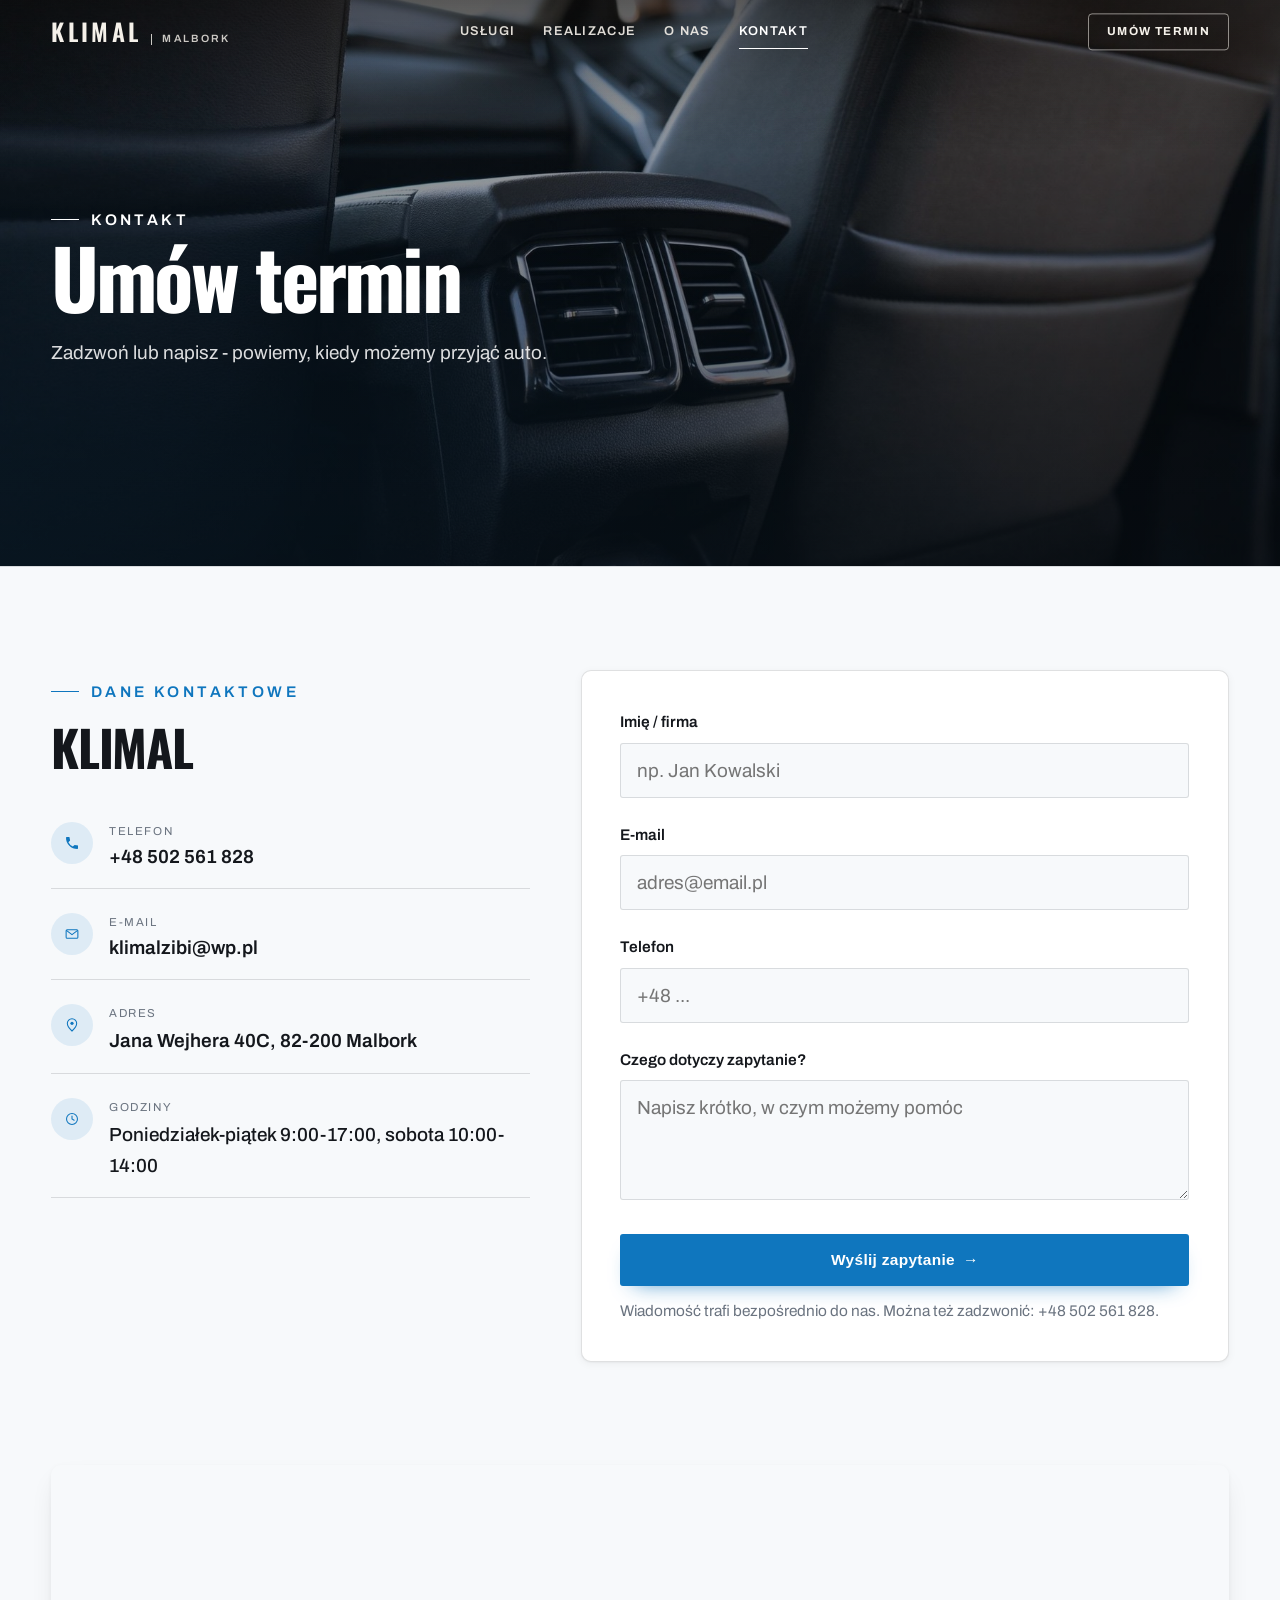
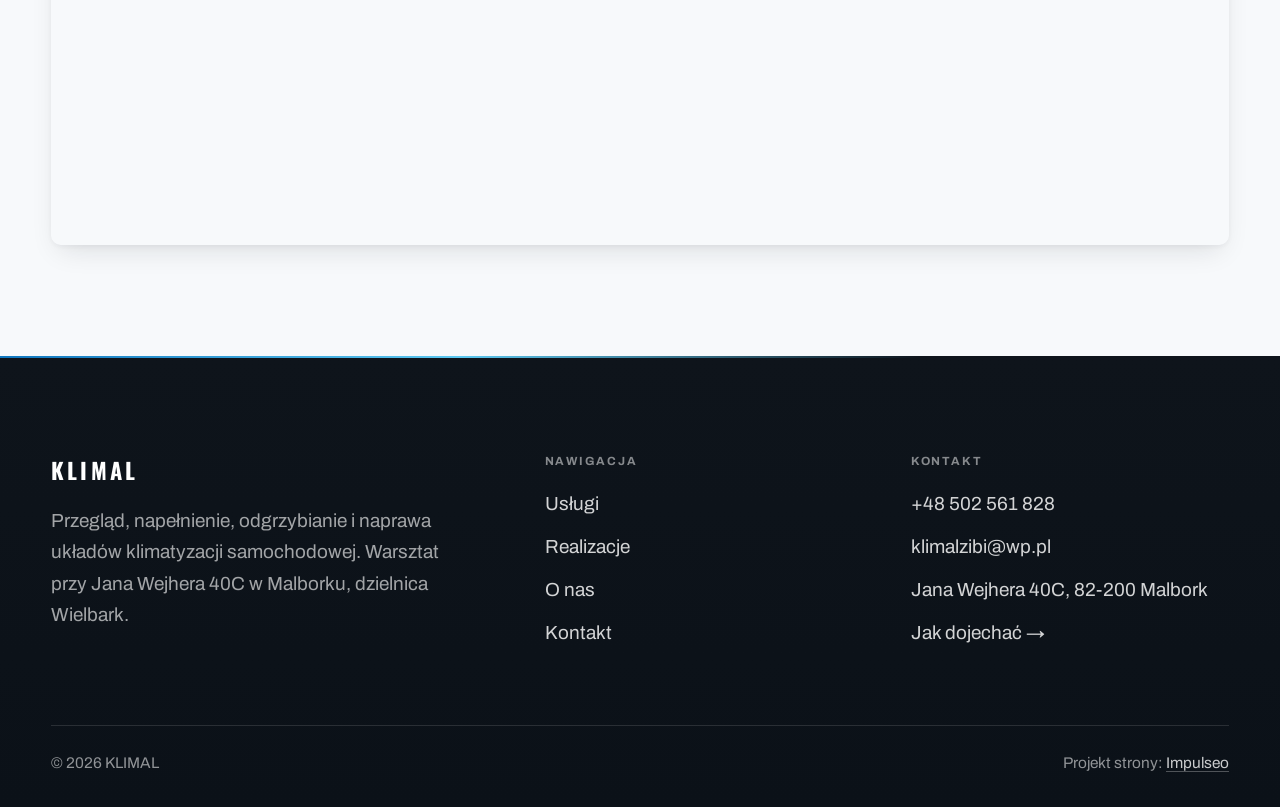
==== commit ba80ac7d: "Stopka: podpis Impulseo z linkiem + poprawka znikajacego napisu w naglowku" ====
--- a/kontakt.html
+++ b/kontakt.html
@@ -91,7 +91,7 @@
     </div>
     <div class="foot-bot">
       <span>© 2026 KLIMAL</span>
-      <span>Projekt strony: Krzysztof Brzeziński</span>
+      <span>Projekt strony: <a class="foot-credit" href="https://impulseo.pl" target="_blank" rel="noopener">Impulseo</a></span>
     </div>
   </div>
 </footer>
--- a/assets/styles.css
+++ b/assets/styles.css
@@ -1,7 +1,7 @@
 /* ============================================================
    STOLBASZ — premium, architektoniczny B2B fit-out
    Jasna paleta, zero brązu. System wg premium-web-craft.
-   Projekt strony: Krzysztof Brzeziński
+   Projekt strony: Impulseo (impulseo.pl)
    ============================================================ */
 
 :root{
@@ -820,3 +820,170 @@
 
 /* === auto-paleta ze zdjęć klienta (dopasowanie do estetyki socials) === */
 :root{--accent:#3373A6;--accent-d:#235983;--accent-soft:rgba(51,115,166,0.10);--paper:#F8F9F9;--paper-2:#EDEFEF;--paper-3:#E5E7E8;}
+
+
+/* ============================================================
+   POLISH 2026-07-27 - podniesienie estetyki (prośba Szymona).
+   Doklejane NA KOŃCU: wygrywa kaskadą nad blokiem auto-palety.
+   Zakres: paleta i kontrast, hero, pasek usług, bramy, proces,
+   galeria, opinie, band CTA, nav, stopka. Bez zmian treści.
+   ============================================================ */
+
+:root{
+  --accent:#0F76BE;
+  --accent-d:#0B5A94;
+  --accent-soft:rgba(15,118,190,.10);
+  --accent-ice:#5CC8F0;
+  --paper:#F7F9FB;
+  --paper-2:#EAEFF4;
+  --paper-3:#E1E8EE;
+  --muted:#6B7480;
+  --dark:#0E141B;
+  --line:rgba(14,20,27,.13);
+  --sh-lift:0 20px 44px -24px rgba(10,30,50,.42);
+  --r-md:8px;
+}
+
+/* --- kontrast na przyciskach akcentowych (akcent jest teraz niebieski, nie mosiądz) --- */
+.btn-accent,.btn-accent:hover,.nav .nav-links a.btn-accent,.nav .nav-links a.btn-accent:hover,
+.sticky-reserve .sr-book{color:#fff}
+@media(min-width:681px){
+  .nav:not(.nav-solid) .nav-links a.btn-accent:hover{color:#fff}
+}
+.btn-accent{box-shadow:0 10px 22px -14px rgba(15,118,190,.9)}
+.btn-accent:hover{box-shadow:0 16px 30px -16px rgba(15,118,190,.95)}
+
+/* --- HERO: głębszy scrim z lodowym podbiciem, czytelniejszy kicker, ocena jako pigułka --- */
+.hero-auto .ha-veil{
+  background:linear-gradient(90deg,rgba(7,13,19,.84) 0%,rgba(7,13,19,.44) 36%,rgba(7,13,19,.04) 66%),
+             linear-gradient(180deg,rgba(7,13,19,.52) 0%,rgba(7,13,19,0) 30%,rgba(7,13,19,.6) 74%,rgba(7,13,19,.9) 100%),
+             radial-gradient(120% 78% at 8% 92%,rgba(15,118,190,.34),transparent 62%)}
+.ha-tick{width:68px;height:3px;background:linear-gradient(90deg,var(--accent-ice),var(--accent))}
+.ha-kicker{color:#C6E4F7;text-shadow:0 1px 12px rgba(0,0,0,.6)}
+.ha-claim{font-size:clamp(2.2rem,5.1vw,4.2rem);text-shadow:0 3px 28px rgba(0,0,0,.6)}
+.ha-inner{max-width:30ch}
+.hero-auto{padding-top:104px}
+.ha-cta{padding:.95rem 1.7rem;font-size:.82rem}
+.ha-rating{display:inline-flex;align-items:center;gap:.55rem;padding:.5rem .95rem;border-radius:999px;
+  background:rgba(255,255,255,.11);border:1px solid rgba(255,255,255,.2);backdrop-filter:blur(8px);
+  text-shadow:none;opacity:1}
+.ha-rating .ico-star{color:#FFC24D}
+.ha-scroll{position:absolute;left:50%;bottom:26px;z-index:3;width:1px;height:56px;transform:translateX(-50%);
+  pointer-events:none;background:linear-gradient(180deg,rgba(255,255,255,0),rgba(255,255,255,.75))}
+.ha-scroll::before{content:"";position:absolute;left:50%;bottom:0;width:5px;height:5px;border-radius:50%;
+  margin-left:-2px;background:#fff;animation:haPulse 2.4s ease-in-out infinite}
+@keyframes haPulse{0%,100%{opacity:.35}50%{opacity:1}}
+@media(max-width:640px){.ha-scroll{display:none}}
+@media(prefers-reduced-motion:reduce){.ha-scroll::before{animation:none}}
+
+/* --- PASEK USŁUG: pigułki zamiast łamiących się kropek (na wąskim wrap wygląda celowo) --- */
+.spec-ribbon{background:linear-gradient(180deg,var(--paper-2) 0%,var(--paper) 100%);border-bottom:1px solid var(--line)}
+.spec-ribbon .wrap{padding-block:var(--space-6)}
+.sr-row{gap:.55rem .6rem}
+.sr-row li{padding:.52rem 1rem;background:#fff;border:1px solid var(--line);border-radius:999px;
+  letter-spacing:.1em;color:var(--ink-soft);box-shadow:0 1px 2px rgba(10,30,50,.05);
+  transition:transform var(--dur) var(--ease),border-color var(--dur) var(--ease),color var(--dur) var(--ease)}
+.sr-row li::before{content:"";width:6px;height:6px;border-radius:50%;background:var(--accent);margin-right:.55rem;flex:none}
+.sr-row li:not(:last-child)::after{display:none}
+.sr-row li:hover{transform:translateY(-2px);border-color:var(--accent);color:var(--accent)}
+
+/* --- BRAMY USŁUG: głębszy gradient, kreska akcentu, unoszenie --- */
+.gateways-band{padding-block:var(--space-9)}
+.gateways{gap:var(--space-5)}
+.gateway{aspect-ratio:4/5;border-radius:var(--r-md);box-shadow:var(--sh-lift);
+  transition:transform .5s var(--ease),box-shadow .5s var(--ease)}
+.gateway::after{background:linear-gradient(180deg,rgba(7,13,19,0) 28%,rgba(7,13,19,.5) 60%,rgba(7,13,19,.9) 100%)}
+.gateway:hover{transform:translateY(-6px)}
+.gateway:hover img{transform:scale(1.07)}
+.gateway .g-ttl{font-size:1.28rem;padding:var(--space-6) var(--space-5) var(--space-5)}
+.gateway .g-ttl::before{content:"";display:block;width:34px;height:2px;background:var(--accent-ice);
+  margin-bottom:.75rem;transition:width .45s var(--ease)}
+.gateway:hover .g-ttl::before{width:68px}
+
+/* --- PROCES: karty zamiast gołego tekstu, duży numer w tle --- */
+.auto-proc{background:var(--paper-2)}
+.auto-proc-row{gap:var(--space-5)}
+.auto-proc-row li{background:#fff;border:1px solid var(--line);border-top:2px solid var(--line);
+  border-radius:var(--r-md);padding:var(--space-6) var(--space-5) var(--space-6);overflow:hidden;
+  box-shadow:0 1px 2px rgba(10,30,50,.05);
+  transition:transform var(--dur) var(--ease),box-shadow var(--dur) var(--ease)}
+.auto-proc-row li::before{width:44%;transition:width .5s var(--ease)}
+.auto-proc-row li:hover{transform:translateY(-4px);box-shadow:var(--sh-lift)}
+.auto-proc-row li:hover::before{width:100%}
+.auto-proc-row .ap-no{position:absolute;top:.35rem;right:.9rem;font-size:3.1rem;line-height:1;
+  color:var(--accent);opacity:.13;letter-spacing:0}
+.auto-proc-row h3{margin-top:.2rem;position:relative;z-index:2}
+
+/* --- GALERIA: miękkie kafle, podpis czytelny bez najeżdżania --- */
+.tile{border-radius:var(--r-md);box-shadow:0 1px 2px rgba(10,30,50,.06);
+  transition:transform var(--dur) var(--ease),box-shadow var(--dur) var(--ease)}
+.tile::after{content:"";position:absolute;inset:0;pointer-events:none;
+  background:linear-gradient(180deg,transparent 52%,rgba(7,13,19,.62) 100%)}
+.tile:hover{transform:translateY(-3px);box-shadow:var(--sh-lift)}
+.tile .cap{z-index:2;opacity:1;transform:none;background:none;font-weight:600;letter-spacing:.02em}
+
+/* --- OPINIE: białe karty na chłodnym tle, znak cudzysłowu, złote gwiazdki --- */
+.opinie{background:linear-gradient(180deg,var(--paper) 0%,var(--paper-2) 100%)}
+.op-card{position:relative;background:#fff;border-radius:var(--r-md);padding:var(--space-7) var(--space-6);
+  box-shadow:0 1px 2px rgba(10,30,50,.05);transition:transform var(--dur) var(--ease),box-shadow var(--dur) var(--ease)}
+.op-card::before{content:"\201D";position:absolute;top:-.6rem;right:1.1rem;font-family:var(--font-display);
+  font-size:5.4rem;line-height:1;color:var(--accent);opacity:.12;pointer-events:none}
+.op-card:hover{transform:translateY(-4px);box-shadow:var(--sh-lift)}
+.op-star{display:inline-flex;gap:.18rem;color:#F0A92E}
+.op-card blockquote{position:relative;z-index:2}
+.op-autor{display:inline-flex;align-items:center;gap:.55rem;margin-top:auto}
+.op-autor::before{content:"";width:18px;height:2px;background:var(--accent);flex:none}
+
+/* --- BAND CTA: ciemny grafit z lodowym blaskiem --- */
+.cta{background:linear-gradient(140deg,#0C1218 0%,#131C25 55%,#0E1C28 100%)}
+.cta::before{content:"";position:absolute;inset:0;width:auto;height:auto;border-radius:0;z-index:1;pointer-events:none;
+  background:radial-gradient(130% 150% at 96% -10%,rgba(15,118,190,.34) 0%,rgba(15,118,190,.16) 32%,rgba(15,118,190,.05) 55%,transparent 76%),
+             radial-gradient(120% 140% at -8% 108%,rgba(92,200,240,.14) 0%,rgba(92,200,240,.05) 40%,transparent 72%)}
+.cta .eyebrow{color:var(--accent-ice)}
+.cta .btn-light:hover{background:#fff;color:var(--accent-d)}
+
+/* --- NAV po scrollu + stopka: chłodniejszy grafit, cienka kreska akcentu --- */
+.nav.nav-solid{background:rgba(11,17,24,.93);border-bottom-color:rgba(92,200,240,.16)}
+.nav.nav-solid .brand .sub{color:var(--accent-ice)}
+footer{position:relative;background:linear-gradient(180deg,#0E141B 0%,#0B1118 100%)}
+footer::before{content:"";position:absolute;left:0;right:0;top:0;height:2px;
+  background:linear-gradient(90deg,var(--accent),var(--accent-ice),transparent 72%)}
+footer .foot-brand .name{letter-spacing:.14em}
+footer a:hover{color:var(--accent-ice)}
+
+/* --- nagłówki podstron: ten sam lodowy sznyt co hero --- */
+.pagehead::after{content:"";position:absolute;inset:0;pointer-events:none;
+  background:linear-gradient(180deg,rgba(7,13,19,.28) 0%,rgba(7,13,19,.74) 100%),
+             radial-gradient(130% 150% at -6% 108%,rgba(15,118,190,.34) 0%,rgba(15,118,190,.14) 34%,rgba(15,118,190,.04) 58%,transparent 78%)}
+.pagehead .wrap{position:relative;z-index:2}
+
+/* --- galeria: wyższe wiersze, mniej ucinania kadrów --- */
+.gallery{grid-auto-rows:240px}
+@media(max-width:900px){.gallery{grid-auto-rows:200px}}
+.auto-proc-row h3{padding-right:2.8rem}
+@media(max-width:520px){.auto-proc-row .ap-no{font-size:2.5rem;top:.5rem;right:.7rem}}
+
+/* --- OFERTA: równe kolumny (asymetria .8/1.2 dawała zdjęcia różnej wielkości), numer z kreską --- */
+.svc-row,.svc-row.rev{grid-template-columns:1fr 1fr;padding-block:var(--space-9)}
+.svc-row-art{aspect-ratio:16/11;box-shadow:var(--sh-lift)}
+.svc-row-art img{transition:transform .7s var(--ease)}
+.svc-row:hover .svc-row-art img{transform:scale(1.04)}
+.svc-row .num{display:inline-flex;align-items:center;gap:.6rem;font-size:.95rem}
+.svc-row .num::before{content:"";width:26px;height:2px;background:var(--accent)}
+@media(max-width:760px){.svc-row,.svc-row.rev{grid-template-columns:1fr;padding-block:var(--space-8)}}
+
+
+/* ====== IMPULSEO-FIX-20260731 ======================================================
+   1) PODPIS w stopce jest teraz linkiem do impulseo.pl - ma być widocznie klikalny.
+   2) ŻYWY NAGŁÓWEK: warstwa przenikających kadrów (.mt-hero-layer) miała z-index:1, więc
+      lądowała NAD przyciemnieniem hero, a w rodzinie „fachowcy" nawet nad panelem z tekstem
+      (.hf-panel nie miał własnego z-index). Efekt: przy zmianie zdjęcia napis znikał i wracał.
+      Teraz warstwa idzie tam, gdzie zdjęcie tła (z-index:-2), a treść nagłówka dostaje twardy
+      z-index:3. Zmieniają się WYŁĄCZNIE zdjęcia w tle - napis stoi nieruchomo.
+      (hero-cine celowo pominięte: tam img ma z-index:0 i układ był poprawny.) */
+.foot-bot a.foot-credit{color:rgba(255,255,255,.78);text-decoration:none;border-bottom:1px solid rgba(255,255,255,.28)}
+.foot-bot a.foot-credit:hover{color:#fff;border-bottom-color:#fff}
+.hero-fach > img.mt-hero-layer,.hero-gastro > img.mt-hero-layer,.hero-auto > img.mt-hero-layer,
+.hero-dom > img.mt-hero-layer,.hero-studio > img.mt-hero-layer{z-index:-2}
+.hf-panel,.hf-inner,.hd-panel,.hk-panel,.ha-inner,.hs-inner,.hg-inner{position:relative;z-index:3}
+/* ====== koniec IMPULSEO-FIX-20260731 ====== */
